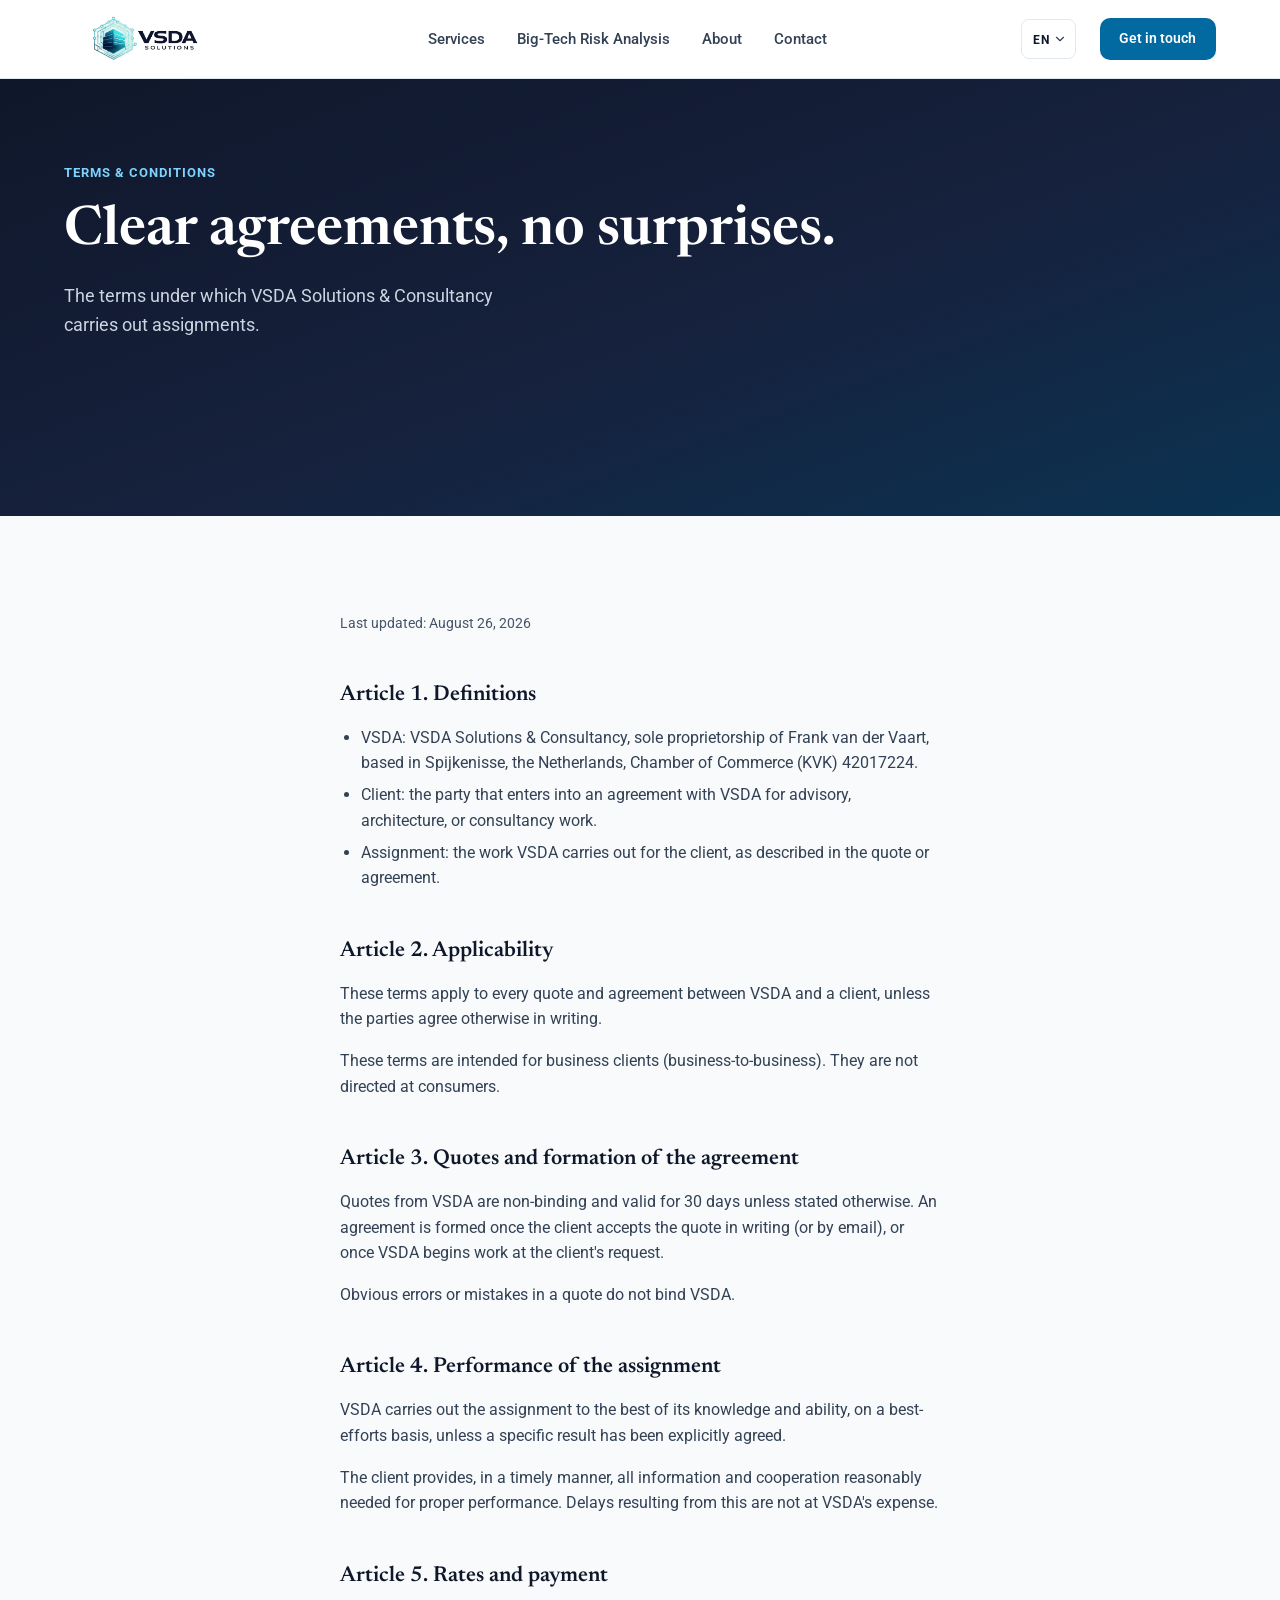
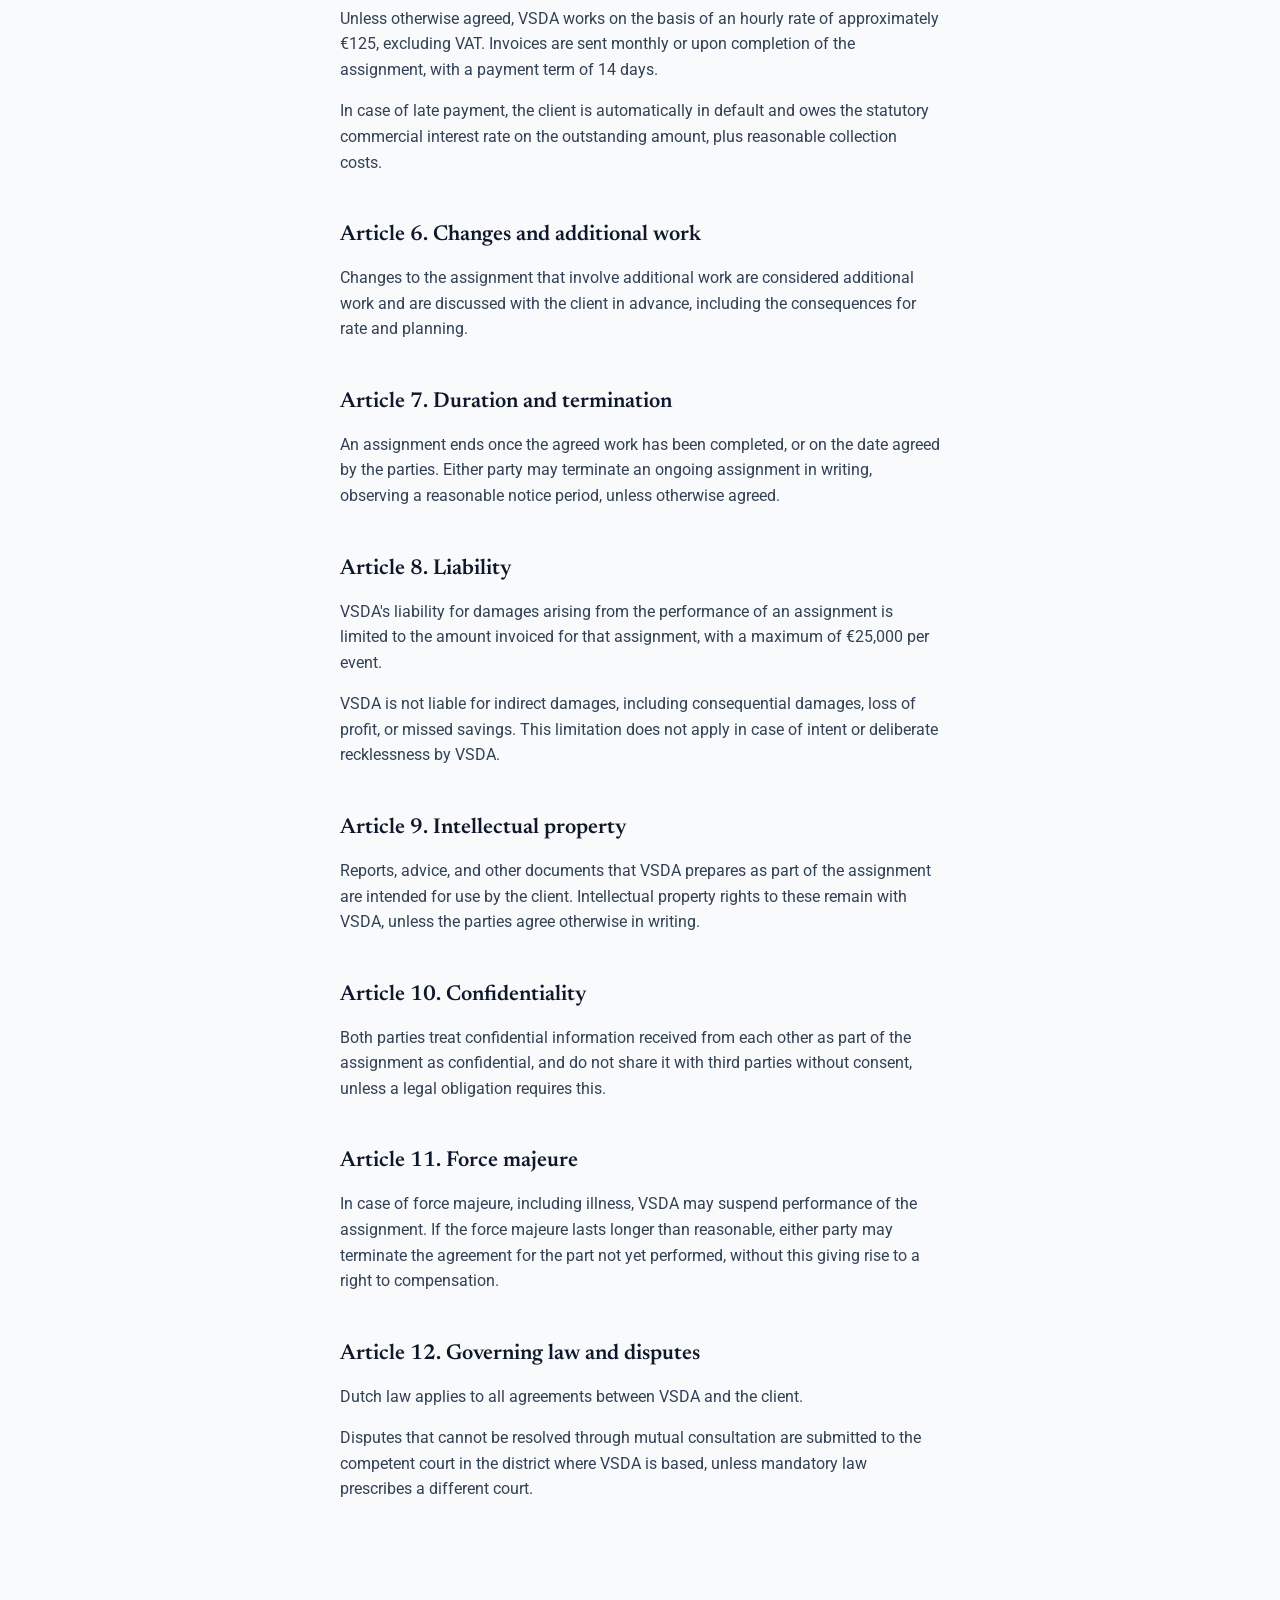
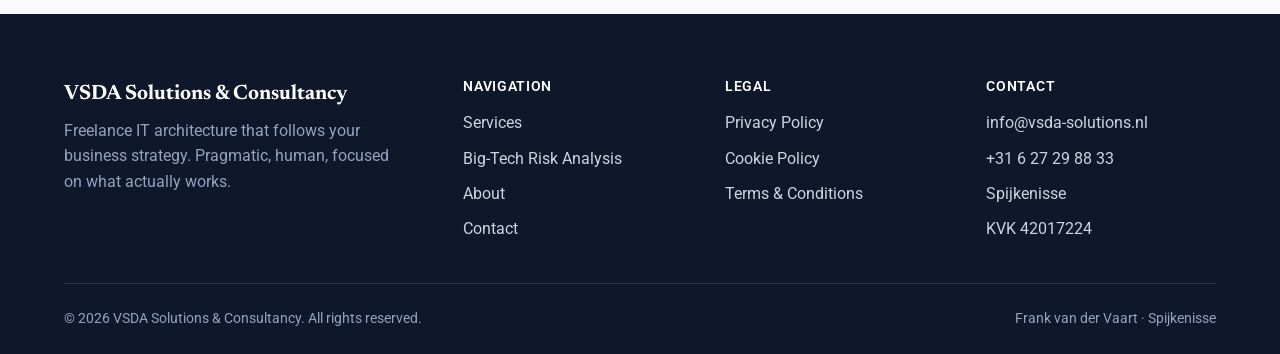
==== algemene-voorwaarden.html @ 6b1bd879 "Voeg privacyverklaring, cookiebeleid en algemene voorwaarden toe (AVG-compliance)" ====
<!DOCTYPE html>
<html lang="nl">
<head>
<meta charset="UTF-8">
<meta name="viewport" content="width=device-width, initial-scale=1.0">
<title>Algemene voorwaarden | VSDA Solutions &amp; Consultancy</title>
<meta name="description" content="Algemene voorwaarden van VSDA Solutions & Consultancy voor opdrachten op het gebied van IT-architectuur en consultancy.">
<link rel="icon" href="assets/images/logo.png">
<link rel="stylesheet" href="assets/css/style.css">
</head>
<body>
<a href="#main" class="skip-link" data-i18n="skip_link">Ga naar inhoud</a>

<header class="site-header">
  <div class="nav-wrap">
    <a href="index.html" class="brand"><img src="assets/images/logo.png" alt="VSDA Solutions &amp; Consultancy" width="200" height="54"></a>
    <ul class="nav-links">
      <li><a href="diensten.html" data-i18n="nav_services">Diensten</a></li>
      <li><a href="big-tech-risicoanalyse.html" data-i18n="nav_bigtech">Big-tech risicoanalyse</a></li>
      <li><a href="over-mij.html" data-i18n="nav_about">Over mij</a></li>
      <li><a href="contact.html" data-i18n="nav_contact">Contact</a></li>
    </ul>
    <div class="nav-actions">
      <select id="langSwitch" class="lang-switch" aria-label="Language" data-i18n-aria="lang_switch_label">
        <option value="nl">NL</option>
        <option value="en">EN</option>
      </select>
      <a href="contact.html" class="btn btn-primary" data-i18n="nav_cta">Kennismaken</a>
      <button class="nav-toggle" aria-expanded="false" data-i18n-aria="nav_toggle_aria">
        <svg viewBox="0 0 24 24" fill="none" stroke-width="2" stroke-linecap="round"><line x1="3" y1="6" x2="21" y2="6"/><line x1="3" y1="12" x2="21" y2="12"/><line x1="3" y1="18" x2="21" y2="18"/></svg>
      </button>
    </div>
  </div>
</header>

<main id="main">

  <section class="hero hero-page">
    <div class="container">
      <div>
        <span class="eyebrow" data-i18n="eyebrow">Algemene voorwaarden</span>
        <h1 data-i18n="h1">Duidelijke afspraken, geen verrassingen.</h1>
        <p class="lead" data-i18n="lead">De voorwaarden waaronder VSDA Solutions &amp; Consultancy opdrachten uitvoert.</p>
      </div>
    </div>
  </section>

  <section>
    <div class="container legal-content">
      <p class="legal-updated" data-i18n="updated">Laatst bijgewerkt: 26 augustus 2026</p>

      <h2 data-i18n="art1_h2">Artikel 1. Definities</h2>
      <ul>
        <li data-i18n="art1_li1">VSDA: VSDA Solutions &amp; Consultancy, eenmanszaak van Frank van der Vaart, gevestigd te Spijkenisse, KVK 42017224.</li>
        <li data-i18n="art1_li2">Opdrachtgever: de partij die met VSDA een overeenkomst aangaat voor advies-, architectuur- of consultancywerkzaamheden.</li>
        <li data-i18n="art1_li3">Opdracht: de werkzaamheden die VSDA voor de opdrachtgever verricht, zoals beschreven in de offerte of overeenkomst.</li>
      </ul>

      <h2 data-i18n="art2_h2">Artikel 2. Toepasselijkheid</h2>
      <p data-i18n="art2_p1">Deze voorwaarden gelden voor iedere offerte en overeenkomst tussen VSDA en een opdrachtgever, tenzij partijen schriftelijk iets anders afspreken.</p>
      <p data-i18n="art2_p2">Deze voorwaarden zijn bedoeld voor zakelijke opdrachtgevers (business-to-business). Ze richten zich niet tot consumenten.</p>

      <h2 data-i18n="art3_h2">Artikel 3. Offertes en totstandkoming</h2>
      <p data-i18n="art3_p1">Offertes van VSDA zijn vrijblijvend en 30 dagen geldig, tenzij anders vermeld. Een overeenkomst komt tot stand zodra de opdrachtgever de offerte schriftelijk (of per e-mail) heeft geaccepteerd, of zodra VSDA in opdracht van de opdrachtgever met de werkzaamheden is begonnen.</p>
      <p data-i18n="art3_p2">Kennelijke fouten of vergissingen in een offerte binden VSDA niet.</p>

      <h2 data-i18n="art4_h2">Artikel 4. Uitvoering van de opdracht</h2>
      <p data-i18n="art4_p1">VSDA voert de opdracht naar beste inzicht en vermogen uit, op basis van een inspanningsverplichting, tenzij uitdrukkelijk een resultaat is overeengekomen.</p>
      <p data-i18n="art4_p2">De opdrachtgever levert tijdig alle informatie en medewerking die redelijkerwijs nodig is voor een goede uitvoering. Vertraging die hierdoor ontstaat, komt niet voor rekening van VSDA.</p>

      <h2 data-i18n="art5_h2">Artikel 5. Tarieven en betaling</h2>
      <p data-i18n="art5_p1">Tenzij anders overeengekomen, werkt VSDA op basis van een uurtarief van circa &euro;125, exclusief btw. Facturen worden maandelijks of bij afronding van de opdracht gestuurd, met een betaaltermijn van 14 dagen.</p>
      <p data-i18n="art5_p2">Bij niet-tijdige betaling is de opdrachtgever van rechtswege in verzuim en is de wettelijke handelsrente verschuldigd over het openstaande bedrag, plus redelijke incassokosten.</p>

      <h2 data-i18n="art6_h2">Artikel 6. Wijziging en meerwerk</h2>
      <p data-i18n="art6_p">Wijzigingen in de opdracht die extra werk met zich meebrengen, worden als meerwerk beschouwd en vooraf met de opdrachtgever besproken, inclusief de gevolgen voor tarief en planning.</p>

      <h2 data-i18n="art7_h2">Artikel 7. Duur en beëindiging</h2>
      <p data-i18n="art7_p">Een opdracht eindigt zodra de overeengekomen werkzaamheden zijn afgerond, of op de datum die partijen zijn overeengekomen. Beide partijen kunnen een doorlopende opdracht schriftelijk opzeggen met inachtneming van een redelijke opzegtermijn, tenzij anders overeengekomen.</p>

      <h2 data-i18n="art8_h2">Artikel 8. Aansprakelijkheid</h2>
      <p data-i18n="art8_p1">De aansprakelijkheid van VSDA voor schade die voortvloeit uit de uitvoering van een opdracht is beperkt tot het bedrag dat voor die opdracht in rekening is gebracht, met een maximum van &euro;25.000 per gebeurtenis.</p>
      <p data-i18n="art8_p2">VSDA is niet aansprakelijk voor indirecte schade, waaronder gevolgschade, gederfde winst of gemiste besparingen. Deze beperking geldt niet bij opzet of bewuste roekeloosheid van VSDA.</p>

      <h2 data-i18n="art9_h2">Artikel 9. Intellectueel eigendom</h2>
      <p data-i18n="art9_p">Rapporten, adviezen en andere stukken die VSDA in het kader van de opdracht opstelt, zijn bestemd voor gebruik door de opdrachtgever. Het intellectueel eigendom hierop blijft bij VSDA, tenzij partijen schriftelijk anders overeenkomen.</p>

      <h2 data-i18n="art10_h2">Artikel 10. Geheimhouding</h2>
      <p data-i18n="art10_p">Beide partijen behandelen vertrouwelijke informatie die zij in het kader van de opdracht van elkaar ontvangen vertrouwelijk, en delen deze niet met derden zonder toestemming, tenzij een wettelijke verplichting hiertoe bestaat.</p>

      <h2 data-i18n="art11_h2">Artikel 11. Overmacht</h2>
      <p data-i18n="art11_p">Bij overmacht, waaronder ziekte, kan VSDA de uitvoering van de opdracht opschorten. Duurt de overmacht langer dan redelijk, dan kunnen beide partijen de overeenkomst ontbinden voor het nog niet uitgevoerde deel, zonder dat dit recht geeft op schadevergoeding.</p>

      <h2 data-i18n="art12_h2">Artikel 12. Toepasselijk recht en geschillen</h2>
      <p data-i18n="art12_p1">Op alle overeenkomsten tussen VSDA en de opdrachtgever is Nederlands recht van toepassing.</p>
      <p data-i18n="art12_p2">Geschillen die niet in onderling overleg kunnen worden opgelost, worden voorgelegd aan de bevoegde rechter in het arrondissement waar VSDA is gevestigd, tenzij dwingend recht een andere rechter voorschrijft.</p>
    </div>
  </section>

</main>

<footer class="site-footer">
  <div class="container">
    <div class="footer-grid">
      <div>
        <div class="footer-brand">VSDA Solutions &amp; Consultancy</div>
        <p class="footer-tag" data-i18n="footer_tagline">Freelance IT-architectuur die aansluit bij je bedrijfsstrategie. Pragmatisch, menselijk, gericht op wat werkt in de praktijk.</p>
      </div>
      <div class="footer-col">
        <h4 data-i18n="footer_nav_heading">Navigatie</h4>
        <ul>
          <li><a href="diensten.html" data-i18n="nav_services">Diensten</a></li>
          <li><a href="big-tech-risicoanalyse.html" data-i18n="nav_bigtech">Big-tech risicoanalyse</a></li>
          <li><a href="over-mij.html" data-i18n="nav_about">Over mij</a></li>
          <li><a href="contact.html" data-i18n="nav_contact">Contact</a></li>
        </ul>
      </div>
      <div class="footer-col">
        <h4 data-i18n="footer_legal_heading">Juridisch</h4>
        <ul>
          <li><a href="privacybeleid.html" data-i18n="footer_privacy">Privacyverklaring</a></li>
          <li><a href="cookiebeleid.html" data-i18n="footer_cookies">Cookiebeleid</a></li>
          <li><a href="algemene-voorwaarden.html" aria-current="page" data-i18n="footer_terms">Algemene voorwaarden</a></li>
        </ul>
      </div>
      <div class="footer-col">
        <h4 data-i18n="footer_contact_heading">Contact</h4>
        <ul>
          <li><a href="mailto:info@vsda-solutions.nl">info@vsda-solutions.nl</a></li>
          <li><a href="tel:+31627298833">+31 6 27 29 88 33</a></li>
          <li>Spijkenisse</li>
          <li>KVK 42017224</li>
        </ul>
      </div>
    </div>
    <div class="footer-bottom">
      <span data-i18n="footer_copyright">&copy; 2026 VSDA Solutions &amp; Consultancy. Alle rechten voorbehouden.</span>
      <span>Frank van der Vaart &middot; Spijkenisse</span>
    </div>
  </div>
</footer>

<script src="assets/js/nav.js"></script>
<script>
window.VSDA_TRANSLATIONS = {
  "nl": {
    "skip_link": "Ga naar inhoud",
    "lang_switch_label": "Taal",
    "nav_toggle_aria": "Menu openen",
    "nav_services": "Diensten",
    "nav_bigtech": "Big-tech risicoanalyse",
    "nav_about": "Over mij",
    "nav_contact": "Contact",
    "nav_cta": "Kennismaken",
    "eyebrow": "Algemene voorwaarden",
    "h1": "Duidelijke afspraken, geen verrassingen.",
    "lead": "De voorwaarden waaronder VSDA Solutions & Consultancy opdrachten uitvoert.",
    "updated": "Laatst bijgewerkt: 26 augustus 2026",
    "art1_h2": "Artikel 1. Definities",
    "art1_li1": "VSDA: VSDA Solutions & Consultancy, eenmanszaak van Frank van der Vaart, gevestigd te Spijkenisse, KVK 42017224.",
    "art1_li2": "Opdrachtgever: de partij die met VSDA een overeenkomst aangaat voor advies-, architectuur- of consultancywerkzaamheden.",
    "art1_li3": "Opdracht: de werkzaamheden die VSDA voor de opdrachtgever verricht, zoals beschreven in de offerte of overeenkomst.",
    "art2_h2": "Artikel 2. Toepasselijkheid",
    "art2_p1": "Deze voorwaarden gelden voor iedere offerte en overeenkomst tussen VSDA en een opdrachtgever, tenzij partijen schriftelijk iets anders afspreken.",
    "art2_p2": "Deze voorwaarden zijn bedoeld voor zakelijke opdrachtgevers (business-to-business). Ze richten zich niet tot consumenten.",
    "art3_h2": "Artikel 3. Offertes en totstandkoming",
    "art3_p1": "Offertes van VSDA zijn vrijblijvend en 30 dagen geldig, tenzij anders vermeld. Een overeenkomst komt tot stand zodra de opdrachtgever de offerte schriftelijk (of per e-mail) heeft geaccepteerd, of zodra VSDA in opdracht van de opdrachtgever met de werkzaamheden is begonnen.",
    "art3_p2": "Kennelijke fouten of vergissingen in een offerte binden VSDA niet.",
    "art4_h2": "Artikel 4. Uitvoering van de opdracht",
    "art4_p1": "VSDA voert de opdracht naar beste inzicht en vermogen uit, op basis van een inspanningsverplichting, tenzij uitdrukkelijk een resultaat is overeengekomen.",
    "art4_p2": "De opdrachtgever levert tijdig alle informatie en medewerking die redelijkerwijs nodig is voor een goede uitvoering. Vertraging die hierdoor ontstaat, komt niet voor rekening van VSDA.",
    "art5_h2": "Artikel 5. Tarieven en betaling",
    "art5_p1": "Tenzij anders overeengekomen, werkt VSDA op basis van een uurtarief van circa €125, exclusief btw. Facturen worden maandelijks of bij afronding van de opdracht gestuurd, met een betaaltermijn van 14 dagen.",
    "art5_p2": "Bij niet-tijdige betaling is de opdrachtgever van rechtswege in verzuim en is de wettelijke handelsrente verschuldigd over het openstaande bedrag, plus redelijke incassokosten.",
    "art6_h2": "Artikel 6. Wijziging en meerwerk",
    "art6_p": "Wijzigingen in de opdracht die extra werk met zich meebrengen, worden als meerwerk beschouwd en vooraf met de opdrachtgever besproken, inclusief de gevolgen voor tarief en planning.",
    "art7_h2": "Artikel 7. Duur en beëindiging",
    "art7_p": "Een opdracht eindigt zodra de overeengekomen werkzaamheden zijn afgerond, of op de datum die partijen zijn overeengekomen. Beide partijen kunnen een doorlopende opdracht schriftelijk opzeggen met inachtneming van een redelijke opzegtermijn, tenzij anders overeengekomen.",
    "art8_h2": "Artikel 8. Aansprakelijkheid",
    "art8_p1": "De aansprakelijkheid van VSDA voor schade die voortvloeit uit de uitvoering van een opdracht is beperkt tot het bedrag dat voor die opdracht in rekening is gebracht, met een maximum van €25.000 per gebeurtenis.",
    "art8_p2": "VSDA is niet aansprakelijk voor indirecte schade, waaronder gevolgschade, gederfde winst of gemiste besparingen. Deze beperking geldt niet bij opzet of bewuste roekeloosheid van VSDA.",
    "art9_h2": "Artikel 9. Intellectueel eigendom",
    "art9_p": "Rapporten, adviezen en andere stukken die VSDA in het kader van de opdracht opstelt, zijn bestemd voor gebruik door de opdrachtgever. Het intellectueel eigendom hierop blijft bij VSDA, tenzij partijen schriftelijk anders overeenkomen.",
    "art10_h2": "Artikel 10. Geheimhouding",
    "art10_p": "Beide partijen behandelen vertrouwelijke informatie die zij in het kader van de opdracht van elkaar ontvangen vertrouwelijk, en delen deze niet met derden zonder toestemming, tenzij een wettelijke verplichting hiertoe bestaat.",
    "art11_h2": "Artikel 11. Overmacht",
    "art11_p": "Bij overmacht, waaronder ziekte, kan VSDA de uitvoering van de opdracht opschorten. Duurt de overmacht langer dan redelijk, dan kunnen beide partijen de overeenkomst ontbinden voor het nog niet uitgevoerde deel, zonder dat dit recht geeft op schadevergoeding.",
    "art12_h2": "Artikel 12. Toepasselijk recht en geschillen",
    "art12_p1": "Op alle overeenkomsten tussen VSDA en de opdrachtgever is Nederlands recht van toepassing.",
    "art12_p2": "Geschillen die niet in onderling overleg kunnen worden opgelost, worden voorgelegd aan de bevoegde rechter in het arrondissement waar VSDA is gevestigd, tenzij dwingend recht een andere rechter voorschrijft.",
    "footer_tagline": "Freelance IT-architectuur die aansluit bij je bedrijfsstrategie. Pragmatisch, menselijk, gericht op wat werkt in de praktijk.",
    "footer_nav_heading": "Navigatie",
    "footer_legal_heading": "Juridisch",
    "footer_privacy": "Privacyverklaring",
    "footer_cookies": "Cookiebeleid",
    "footer_terms": "Algemene voorwaarden",
    "footer_contact_heading": "Contact",
    "footer_copyright": "© 2026 VSDA Solutions & Consultancy. Alle rechten voorbehouden.",
    "title": "Algemene voorwaarden | VSDA Solutions & Consultancy",
    "meta_description": "Algemene voorwaarden van VSDA Solutions & Consultancy voor opdrachten op het gebied van IT-architectuur en consultancy."
  },
  "en": {
    "skip_link": "Skip to content",
    "lang_switch_label": "Language",
    "nav_toggle_aria": "Open menu",
    "nav_services": "Services",
    "nav_bigtech": "Big-Tech Risk Analysis",
    "nav_about": "About",
    "nav_contact": "Contact",
    "nav_cta": "Get in touch",
    "eyebrow": "Terms & Conditions",
    "h1": "Clear agreements, no surprises.",
    "lead": "The terms under which VSDA Solutions & Consultancy carries out assignments.",
    "updated": "Last updated: August 26, 2026",
    "art1_h2": "Article 1. Definitions",
    "art1_li1": "VSDA: VSDA Solutions & Consultancy, sole proprietorship of Frank van der Vaart, based in Spijkenisse, the Netherlands, Chamber of Commerce (KVK) 42017224.",
    "art1_li2": "Client: the party that enters into an agreement with VSDA for advisory, architecture, or consultancy work.",
    "art1_li3": "Assignment: the work VSDA carries out for the client, as described in the quote or agreement.",
    "art2_h2": "Article 2. Applicability",
    "art2_p1": "These terms apply to every quote and agreement between VSDA and a client, unless the parties agree otherwise in writing.",
    "art2_p2": "These terms are intended for business clients (business-to-business). They are not directed at consumers.",
    "art3_h2": "Article 3. Quotes and formation of the agreement",
    "art3_p1": "Quotes from VSDA are non-binding and valid for 30 days unless stated otherwise. An agreement is formed once the client accepts the quote in writing (or by email), or once VSDA begins work at the client's request.",
    "art3_p2": "Obvious errors or mistakes in a quote do not bind VSDA.",
    "art4_h2": "Article 4. Performance of the assignment",
    "art4_p1": "VSDA carries out the assignment to the best of its knowledge and ability, on a best-efforts basis, unless a specific result has been explicitly agreed.",
    "art4_p2": "The client provides, in a timely manner, all information and cooperation reasonably needed for proper performance. Delays resulting from this are not at VSDA's expense.",
    "art5_h2": "Article 5. Rates and payment",
    "art5_p1": "Unless otherwise agreed, VSDA works on the basis of an hourly rate of approximately €125, excluding VAT. Invoices are sent monthly or upon completion of the assignment, with a payment term of 14 days.",
    "art5_p2": "In case of late payment, the client is automatically in default and owes the statutory commercial interest rate on the outstanding amount, plus reasonable collection costs.",
    "art6_h2": "Article 6. Changes and additional work",
    "art6_p": "Changes to the assignment that involve additional work are considered additional work and are discussed with the client in advance, including the consequences for rate and planning.",
    "art7_h2": "Article 7. Duration and termination",
    "art7_p": "An assignment ends once the agreed work has been completed, or on the date agreed by the parties. Either party may terminate an ongoing assignment in writing, observing a reasonable notice period, unless otherwise agreed.",
    "art8_h2": "Article 8. Liability",
    "art8_p1": "VSDA's liability for damages arising from the performance of an assignment is limited to the amount invoiced for that assignment, with a maximum of €25,000 per event.",
    "art8_p2": "VSDA is not liable for indirect damages, including consequential damages, loss of profit, or missed savings. This limitation does not apply in case of intent or deliberate recklessness by VSDA.",
    "art9_h2": "Article 9. Intellectual property",
    "art9_p": "Reports, advice, and other documents that VSDA prepares as part of the assignment are intended for use by the client. Intellectual property rights to these remain with VSDA, unless the parties agree otherwise in writing.",
    "art10_h2": "Article 10. Confidentiality",
    "art10_p": "Both parties treat confidential information received from each other as part of the assignment as confidential, and do not share it with third parties without consent, unless a legal obligation requires this.",
    "art11_h2": "Article 11. Force majeure",
    "art11_p": "In case of force majeure, including illness, VSDA may suspend performance of the assignment. If the force majeure lasts longer than reasonable, either party may terminate the agreement for the part not yet performed, without this giving rise to a right to compensation.",
    "art12_h2": "Article 12. Governing law and disputes",
    "art12_p1": "Dutch law applies to all agreements between VSDA and the client.",
    "art12_p2": "Disputes that cannot be resolved through mutual consultation are submitted to the competent court in the district where VSDA is based, unless mandatory law prescribes a different court.",
    "footer_tagline": "Freelance IT architecture that follows your business strategy. Pragmatic, human, focused on what actually works.",
    "footer_nav_heading": "Navigation",
    "footer_legal_heading": "Legal",
    "footer_privacy": "Privacy Policy",
    "footer_cookies": "Cookie Policy",
    "footer_terms": "Terms & Conditions",
    "footer_contact_heading": "Contact",
    "footer_copyright": "© 2026 VSDA Solutions & Consultancy. All rights reserved.",
    "title": "Terms & Conditions | VSDA Solutions & Consultancy",
    "meta_description": "Terms and conditions of VSDA Solutions & Consultancy for assignments in the field of IT architecture and consultancy."
  }
};
</script>
<script src="assets/js/reveal.js"></script>
<script src="assets/js/i18n.js"></script>
<script>initI18n(window.VSDA_TRANSLATIONS, 'vsdaLang');</script>
</body>
</html>
---- assets/css/style.css ----
/* VSDA Solutions & Consultancy — design tokens + basisstijl */

@import url('https://fonts.googleapis.com/css2?family=Newsreader:ital,wght@0,400;0,500;0,600;0,700;1,500&family=Roboto:wght@300;400;500;700&display=swap');

:root {
  --color-primary: #0F172A;
  --color-primary-rgb: 15, 23, 42;
  --color-secondary: #334155;
  --color-accent: #0369A1;
  --color-accent-hover: #075985;
  --color-background: #F8FAFC;
  --color-foreground: #0F172A;
  --color-card: #FFFFFF;
  --color-muted: #E8ECF1;
  --color-muted-foreground: #475569;
  --color-border: #E2E8F0;
  --color-on-primary: #FFFFFF;
  --color-on-accent: #FFFFFF;

  --font-heading: 'Newsreader', Georgia, 'Times New Roman', serif;
  --font-body: 'Roboto', -apple-system, BlinkMacSystemFont, 'Segoe UI', Arial, sans-serif;

  --space-1: 0.5rem;
  --space-2: 1rem;
  --space-3: 1.5rem;
  --space-4: 2rem;
  --space-5: 3rem;
  --space-6: 4rem;
  --space-7: 6rem;
  --space-8: 8rem;

  --radius: 10px;
  --radius-lg: 16px;
  --shadow-sm: 0 1px 2px rgba(15, 23, 42, 0.06);
  --shadow-md: 0 4px 16px rgba(15, 23, 42, 0.08);
  --shadow-lg: 0 12px 32px rgba(15, 23, 42, 0.12);

  --max-width: 1200px;
}

@media (prefers-color-scheme: dark) {
  :root:not([data-theme="light"]) {
    --color-background: #0B1220;
    --color-foreground: #E8ECF1;
    --color-card: #131B2C;
    --color-muted: #1B2537;
    --color-muted-foreground: #9AA7BD;
    --color-border: #263248;
    --color-accent: #38BDF8;
    --color-accent-hover: #7DD3FC;
    --color-on-accent: #0B1220;
  }
}

* { box-sizing: border-box; }
html { scroll-behavior: smooth; }

@media (prefers-reduced-motion: reduce) {
  html { scroll-behavior: auto; }
  *, *::before, *::after {
    animation-duration: 0.001ms !important;
    animation-iteration-count: 1 !important;
    transition-duration: 0.001ms !important;
    scroll-behavior: auto !important;
  }
}

body {
  margin: 0;
  font-family: var(--font-body);
  font-size: 16px;
  line-height: 1.6;
  color: var(--color-foreground);
  background: var(--color-background);
  -webkit-font-smoothing: antialiased;
}

h1, h2, h3, h4 {
  font-family: var(--font-heading);
  font-weight: 600;
  line-height: 1.2;
  margin: 0 0 var(--space-2);
  color: var(--color-primary);
}

@media (prefers-color-scheme: dark) {
  :root:not([data-theme="light"]) h1,
  :root:not([data-theme="light"]) h2,
  :root:not([data-theme="light"]) h3,
  :root:not([data-theme="light"]) h4 {
    color: var(--color-foreground);
  }
}

h1 { font-size: clamp(2.1rem, 4.5vw, 3.4rem); font-weight: 600; }
h2 { font-size: clamp(1.6rem, 3vw, 2.3rem); }
h3 { font-size: 1.25rem; }

p { margin: 0 0 var(--space-2); color: var(--color-secondary); }

@media (prefers-color-scheme: dark) {
  :root:not([data-theme="light"]) p { color: var(--color-muted-foreground); }
}

a { color: var(--color-accent); }
a:focus-visible, button:focus-visible, input:focus-visible, textarea:focus-visible {
  outline: 3px solid var(--color-accent);
  outline-offset: 2px;
}

img { max-width: 100%; display: block; }

.container {
  max-width: var(--max-width);
  margin: 0 auto;
  padding: 0 var(--space-3);
}

/* Skip link */
.skip-link {
  position: absolute;
  left: -9999px;
  top: 0;
  background: var(--color-accent);
  color: var(--color-on-accent);
  padding: var(--space-1) var(--space-2);
  z-index: 1000;
  border-radius: 0 0 var(--radius) 0;
}
.skip-link:focus { left: 0; }

/* Header / nav */
.site-header {
  position: sticky;
  top: 0;
  z-index: 100;
  background: var(--color-card);
  border-bottom: 1px solid var(--color-border);
}

.nav-wrap {
  display: flex;
  align-items: center;
  justify-content: space-between;
  padding: var(--space-2) var(--space-3);
  max-width: var(--max-width);
  margin: 0 auto;
  gap: var(--space-3);
}

.brand {
  display: flex;
  align-items: center;
  text-decoration: none;
}
.brand img { height: 46px; width: auto; }

.nav-links {
  display: flex;
  align-items: center;
  gap: var(--space-4);
  list-style: none;
  margin: 0;
  padding: 0;
}
.nav-links a {
  text-decoration: none;
  color: var(--color-secondary);
  font-weight: 500;
  font-size: 0.95rem;
  padding: var(--space-1) 0;
  border-bottom: 2px solid transparent;
}
.nav-links a:hover, .nav-links a[aria-current="page"] {
  color: var(--color-primary);
  border-bottom-color: var(--color-accent);
}

.nav-actions { display: flex; align-items: center; gap: var(--space-3); }

.lang-switch {
  height: 40px;
  padding: 0 1.6rem 0 0.7rem;
  border: 1px solid var(--color-border);
  border-radius: 8px;
  background: var(--color-card);
  color: var(--color-primary);
  font-family: var(--font-body);
  font-size: 0.78rem;
  font-weight: 700;
  letter-spacing: 0.03em;
  text-transform: uppercase;
  cursor: pointer;
  appearance: none;
  -webkit-appearance: none;
  background-image: url("data:image/svg+xml,%3Csvg xmlns='http://www.w3.org/2000/svg' viewBox='0 0 24 24' fill='none' stroke='%23334155' stroke-width='2' stroke-linecap='round' stroke-linejoin='round'%3E%3Cpolyline points='6 9 12 15 18 9'/%3E%3C/svg%3E");
  background-repeat: no-repeat;
  background-position: right 0.5rem center;
  background-size: 14px;
}
.lang-switch:hover { border-color: var(--color-accent); }

/* De header blijft altijd licht, ook in dark mode: het logo-beeld zelf heeft
   donkere tekst die alleen op een lichte achtergrond leesbaar is. */
@media (prefers-color-scheme: dark) {
  :root:not([data-theme="light"]) .site-header {
    background: #FFFFFF;
    border-bottom-color: #E2E8F0;
  }
  :root:not([data-theme="light"]) .nav-links a { color: #334155; }
  :root:not([data-theme="light"]) .nav-links a:hover,
  :root:not([data-theme="light"]) .nav-links a[aria-current="page"] {
    color: #0F172A;
  }
  :root:not([data-theme="light"]) .lang-switch {
    color: #0F172A;
    background: #FFFFFF;
    border-color: #E2E8F0;
  }
  :root:not([data-theme="light"]) .nav-toggle {
    background: #FFFFFF;
    border-color: #E2E8F0;
  }
  :root:not([data-theme="light"]) .nav-toggle svg { stroke: #0F172A; }
  :root:not([data-theme="light"]) .nav-wrap.open .nav-links {
    background: #FFFFFF;
    border-bottom-color: #E2E8F0;
  }
}

.nav-actions .btn-primary {
  padding: 0.5rem 1.1rem;
  font-size: 0.85rem;
  min-height: 38px;
}

.nav-toggle {
  display: none;
  background: none;
  border: 1px solid var(--color-border);
  border-radius: 8px;
  padding: 0.5rem;
  min-width: 44px;
  min-height: 44px;
  cursor: pointer;
}
.nav-toggle svg { display: block; width: 22px; height: 22px; stroke: var(--color-primary); }

/* Buttons */
.btn {
  display: inline-flex;
  align-items: center;
  justify-content: center;
  gap: 0.5rem;
  padding: 0.85rem 1.5rem;
  border-radius: var(--radius);
  font-weight: 600;
  font-size: 0.98rem;
  text-decoration: none;
  cursor: pointer;
  border: 2px solid transparent;
  transition: background-color 200ms ease, border-color 200ms ease, color 200ms ease, transform 150ms ease;
  min-height: 44px;
}
.btn:hover { transform: translateY(-1px); }
.btn-primary {
  background: var(--color-accent);
  color: var(--color-on-accent);
}
.btn-primary:hover { background: var(--color-accent-hover); }
.btn-outline {
  background: transparent;
  border-color: var(--color-border);
  color: var(--color-primary);
}
.btn-outline:hover { border-color: var(--color-accent); color: var(--color-accent); }
@media (prefers-color-scheme: dark) {
  :root:not([data-theme="light"]) .btn-outline { color: var(--color-foreground); }
}
.btn-on-dark {
  /* Altijd wit-op-donker, ongeacht licht/donker modus: deze knop leeft alleen
     binnen de altijd-donkere hero/cta-band, niet op de gewone paginatint. */
  background: #FFFFFF;
  color: #0F172A;
}
.btn-on-dark:hover { background: #DCEAFE; }
.btn-outline-on-dark {
  background: transparent;
  border-color: rgba(255,255,255,0.4);
  color: #fff;
}
.btn-outline-on-dark:hover { border-color: #fff; }

/* Hero */
.hero {
  padding: 0;
  background: linear-gradient(160deg, var(--color-primary) 0%, #16213D 55%, #0B3352 100%);
  color: #fff;
  position: relative;
  overflow: hidden;
}
.hero .container {
  padding-top: var(--space-5);
  padding-bottom: var(--space-7);
  display: grid;
  grid-template-columns: 1.1fr 0.9fr;
  gap: var(--space-5);
  align-items: center;
  position: relative;
  z-index: 1;
}
.hero-page {
  padding-top: var(--space-4);
  padding-bottom: var(--space-6);
}
.hero-page .container { grid-template-columns: 1fr; text-align: left; }
.hero h1 { color: #fff; }
.eyebrow {
  display: inline-block;
  font-family: var(--font-body);
  font-weight: 700;
  font-size: 0.8rem;
  letter-spacing: 0.08em;
  text-transform: uppercase;
  color: #7DD3FC;
  margin-bottom: var(--space-2);
}
.hero p.lead {
  color: #CBD5E1;
  font-size: 1.15rem;
  max-width: 46ch;
}
.hero-actions {
  display: flex;
  gap: var(--space-2);
  flex-wrap: wrap;
  margin-top: var(--space-3);
}
.hero-art { position: relative; }
.hero-art svg { width: 100%; height: auto; max-width: 380px; }

/* Sections */
section { padding: var(--space-7) 0; }
.section-tight { padding: var(--space-6) 0; }
.section-alt { background: var(--color-card); border-top: 1px solid var(--color-border); border-bottom: 1px solid var(--color-border); }
.section-head { max-width: 62ch; margin: 0 0 var(--space-5); }
.section-head.center { margin-left: auto; margin-right: auto; text-align: center; }

/* Stats / proof */
.stats {
  display: grid;
  grid-template-columns: repeat(4, 1fr);
  gap: var(--space-4);
}
.stat-num {
  font-family: var(--font-heading);
  font-size: clamp(1.8rem, 3vw, 2.6rem);
  font-weight: 700;
  color: var(--color-primary);
  display: block;
}
@media (prefers-color-scheme: dark) {
  :root:not([data-theme="light"]) .stat-num { color: var(--color-foreground); }
}
.stat-label { color: var(--color-muted-foreground); font-size: 0.92rem; }

/* Cards / grid */
.grid {
  display: grid;
  gap: var(--space-3);
}
.grid-3 { grid-template-columns: repeat(3, 1fr); }
.grid-2 { grid-template-columns: repeat(2, 1fr); }

.card {
  background: var(--color-card);
  border: 1px solid var(--color-border);
  border-radius: var(--radius-lg);
  padding: var(--space-4);
  box-shadow: var(--shadow-sm);
  transition: box-shadow 200ms ease, transform 200ms ease;
}
.card:hover { box-shadow: var(--shadow-md); transform: translateY(-2px); }
.card .icon {
  width: 44px;
  height: 44px;
  border-radius: 10px;
  background: rgba(3, 105, 161, 0.1);
  display: flex;
  align-items: center;
  justify-content: center;
  margin-bottom: var(--space-2);
}
.card .icon svg { width: 24px; height: 24px; stroke: var(--color-accent); }
.card h3 { margin-bottom: 0.4rem; }
.card p { margin-bottom: 0.5rem; }
.card a.card-link { font-weight: 600; font-size: 0.92rem; text-decoration: none; display: inline-flex; align-items: center; gap: 0.3rem; }

/* Quote / testimonial-ish */
.pullquote {
  font-family: var(--font-heading);
  font-size: 1.4rem;
  font-style: italic;
  color: var(--color-primary);
  border-left: 4px solid var(--color-accent);
  padding-left: var(--space-3);
  margin: var(--space-4) 0;
}
@media (prefers-color-scheme: dark) {
  :root:not([data-theme="light"]) .pullquote { color: var(--color-foreground); }
}

/* Bio layout */
.bio-layout {
  display: grid;
  grid-template-columns: 300px 1fr;
  gap: var(--space-5);
  align-items: start;
}
.bio-photo img {
  border-radius: var(--radius-lg);
  box-shadow: var(--shadow-md);
  width: 100%;
}
.bio-card {
  background: var(--color-card);
  border: 1px solid var(--color-border);
  border-radius: var(--radius-lg);
  padding: var(--space-3);
  margin-top: var(--space-3);
}
.bio-card dl { margin: 0; }
.bio-card dt { font-weight: 700; font-size: 0.85rem; color: var(--color-muted-foreground); margin-top: var(--space-2); }
.bio-card dt:first-child { margin-top: 0; }
.bio-card dd { margin: 0 0 0.2rem; }

/* Timeline */
.timeline { border-left: 2px solid var(--color-border); padding-left: var(--space-3); }
.timeline-item { margin-bottom: var(--space-4); position: relative; }
.timeline-item::before {
  content: '';
  position: absolute;
  left: calc(-1 * var(--space-3) - 6px);
  top: 6px;
  width: 12px;
  height: 12px;
  border-radius: 50%;
  background: var(--color-accent);
  border: 2px solid var(--color-background);
}
.timeline-period { font-weight: 700; color: var(--color-muted-foreground); font-size: 0.85rem; text-transform: uppercase; letter-spacing: 0.03em; }
.timeline-item h3 { margin: 0.2rem 0 0.1rem; }
.timeline-item .role-org { color: var(--color-muted-foreground); font-size: 0.92rem; margin-bottom: 0.4rem; }

/* Tag list */
.tag-list { display: flex; flex-wrap: wrap; gap: 0.5rem; list-style: none; padding: 0; margin: 0; }
.tag-list li {
  background: var(--color-muted);
  color: var(--color-secondary);
  padding: 0.35rem 0.8rem;
  border-radius: 999px;
  font-size: 0.85rem;
  font-weight: 500;
}

/* CTA band */
.cta-band {
  background: var(--color-primary);
  color: #fff;
  border-radius: var(--radius-lg);
  padding: var(--space-5);
  display: flex;
  align-items: center;
  justify-content: space-between;
  gap: var(--space-3);
  flex-wrap: wrap;
}
.cta-band h2 { color: #fff; margin-bottom: 0.3rem; }
.cta-band p { color: #CBD5E1; margin-bottom: 0; }

/* Contact */
.contact-grid {
  display: grid;
  grid-template-columns: 1fr 1fr;
  gap: var(--space-5);
}
.contact-card {
  background: var(--color-card);
  border: 1px solid var(--color-border);
  border-radius: var(--radius-lg);
  padding: var(--space-4);
}
.contact-row {
  display: flex;
  align-items: flex-start;
  gap: var(--space-2);
  padding: var(--space-2) 0;
  border-bottom: 1px solid var(--color-border);
}
.contact-row:last-child { border-bottom: none; }
.contact-row .icon {
  width: 40px; height: 40px; flex-shrink: 0;
  border-radius: 10px;
  background: rgba(3, 105, 161, 0.1);
  display: flex; align-items: center; justify-content: center;
}
.contact-row .icon svg { width: 20px; height: 20px; stroke: var(--color-accent); }
.contact-row a { color: var(--color-primary); font-weight: 600; text-decoration: none; }
.contact-row a:hover { color: var(--color-accent); }
@media (prefers-color-scheme: dark) {
  :root:not([data-theme="light"]) .contact-row a { color: var(--color-foreground); }
}
.contact-row .label { display: block; font-size: 0.8rem; color: var(--color-muted-foreground); text-transform: uppercase; letter-spacing: 0.04em; }

/* Footer */
.site-footer {
  background: var(--color-primary);
  color: #CBD5E1;
  padding: var(--space-6) 0 var(--space-3);
}
.footer-grid {
  display: grid;
  grid-template-columns: 1.6fr 1fr 1fr 1fr;
  gap: var(--space-4);
  padding-bottom: var(--space-4);
  border-bottom: 1px solid rgba(255,255,255,0.12);
}
.footer-brand { font-family: var(--font-heading); font-size: 1.3rem; font-weight: 700; color: #fff; }
.footer-tag { color: #93A3BE; margin-top: 0.4rem; max-width: 38ch; }
.footer-col h4 { color: #fff; font-family: var(--font-body); font-size: 0.85rem; text-transform: uppercase; letter-spacing: 0.05em; margin-bottom: var(--space-2); }
.footer-col ul { list-style: none; margin: 0; padding: 0; }
.footer-col li { margin-bottom: 0.6rem; }
.footer-col a { color: #CBD5E1; text-decoration: none; }
.footer-col a:hover { color: #fff; }
.footer-bottom {
  padding-top: var(--space-3);
  display: flex;
  justify-content: space-between;
  flex-wrap: wrap;
  gap: var(--space-2);
  font-size: 0.85rem;
  color: #93A3BE;
}

/* Utility */
.mt-0 { margin-top: 0; }
.text-center { text-align: center; }
.visually-hidden {
  position: absolute; width: 1px; height: 1px;
  padding: 0; margin: -1px; overflow: hidden;
  clip: rect(0,0,0,0); white-space: nowrap; border: 0;
}

/* Responsive */
@media (max-width: 960px) {
  .hero .container { grid-template-columns: 1fr; }
  .hero-art { display: none; }
  .grid-3 { grid-template-columns: repeat(2, 1fr); }
  .stats { grid-template-columns: repeat(2, 1fr); }
  .bio-layout { grid-template-columns: 1fr; }
  .bio-photo { max-width: 260px; }
  .footer-grid { grid-template-columns: 1fr 1fr; }
  .contact-grid { grid-template-columns: 1fr; }
}

@media (max-width: 680px) {
  .nav-links, .nav-actions .lang-switch { display: none; }
  .nav-toggle { display: inline-flex; align-items: center; justify-content: center; }
  .nav-wrap.open .nav-links {
    display: flex;
    position: absolute;
    top: 100%;
    left: 0;
    right: 0;
    background: var(--color-card);
    border-bottom: 1px solid var(--color-border);
    flex-direction: column;
    align-items: flex-start;
    padding: var(--space-2) var(--space-3) var(--space-3);
    gap: var(--space-2);
  }
  .nav-wrap.open .nav-actions .lang-switch { display: inline-flex; }
  .nav-wrap.open .nav-actions > .btn { display: none; }
  .grid-2, .grid-3 { grid-template-columns: 1fr; }
  .stats { grid-template-columns: repeat(2, 1fr); }
  .footer-grid { grid-template-columns: 1fr; }
  .cta-band { flex-direction: column; align-items: flex-start; }
}

/* Media + tekst secties (foto naast content) */
.media-layout {
  display: grid;
  grid-template-columns: 1fr 1fr;
  gap: var(--space-5);
  align-items: center;
}
.media-layout.media-right { grid-template-columns: 1fr 1fr; }
.media-layout .media-figure img {
  border-radius: var(--radius-lg);
  box-shadow: var(--shadow-md);
  width: 100%;
}
.media-figure { margin: 0; }
.banner-figure {
  margin: 0 0 var(--space-5);
  border-radius: var(--radius-lg);
  overflow: hidden;
  box-shadow: var(--shadow-md);
}
.banner-figure img { width: 100%; display: block; }

@media (max-width: 960px) {
  .media-layout { grid-template-columns: 1fr; }
  .media-layout .media-figure { order: 2; }
  .media-layout .media-text { order: 1; }
}

/* Scroll-reveal (licht, vanilla JS via IntersectionObserver, zie assets/js/reveal.js) */
.reveal {
  opacity: 0;
  transform: translateY(28px);
  transition: opacity 700ms ease, transform 700ms ease;
  transition-delay: var(--reveal-delay, 0ms);
}
.reveal.reveal-left { transform: translateX(-32px); }
.reveal.reveal-right { transform: translateX(32px); }
.reveal.reveal-zoom { transform: scale(0.94); }
.reveal.is-visible {
  opacity: 1;
  transform: none;
}

@media (prefers-reduced-motion: reduce) {
  .reveal, .reveal.reveal-left, .reveal.reveal-right, .reveal.reveal-zoom {
    opacity: 1;
    transform: none;
    transition: none;
  }
}

/* Juridische pagina's: leesbare lopende tekst */
.legal-content {
  max-width: 72ch;
}
.legal-content h2 {
  margin-top: var(--space-5);
  font-size: 1.35rem;
}
.legal-content h2:first-child { margin-top: 0; }
.legal-content p { margin-bottom: var(--space-2); }
.legal-content ul, .legal-content ol {
  color: var(--color-secondary);
  margin: 0 0 var(--space-2);
  padding-left: 1.3rem;
}
.legal-content li { margin-bottom: 0.4rem; }
.legal-content .legal-updated {
  color: var(--color-muted-foreground);
  font-size: 0.9rem;
  margin-bottom: var(--space-4);
}
@media (prefers-color-scheme: dark) {
  :root:not([data-theme="light"]) .legal-content ul,
  :root:not([data-theme="light"]) .legal-content ol {
    color: var(--color-muted-foreground);
  }
}
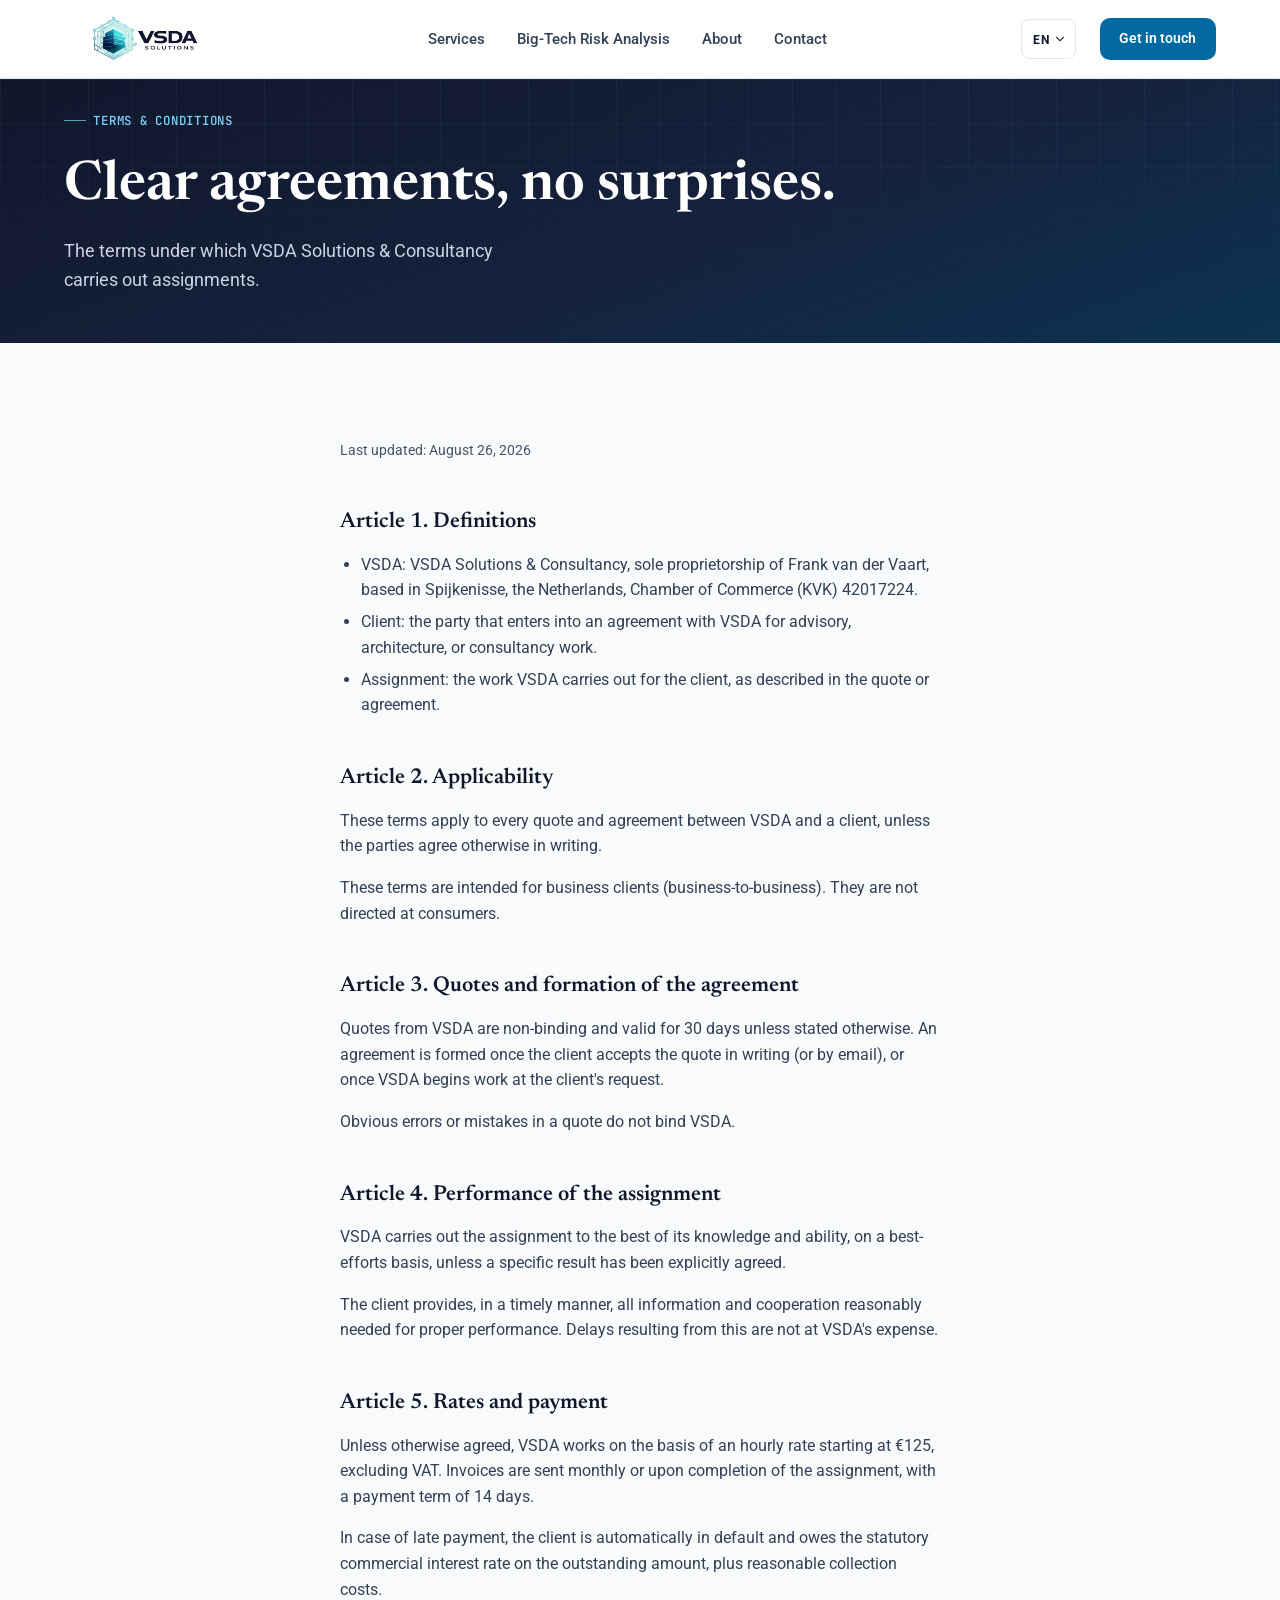
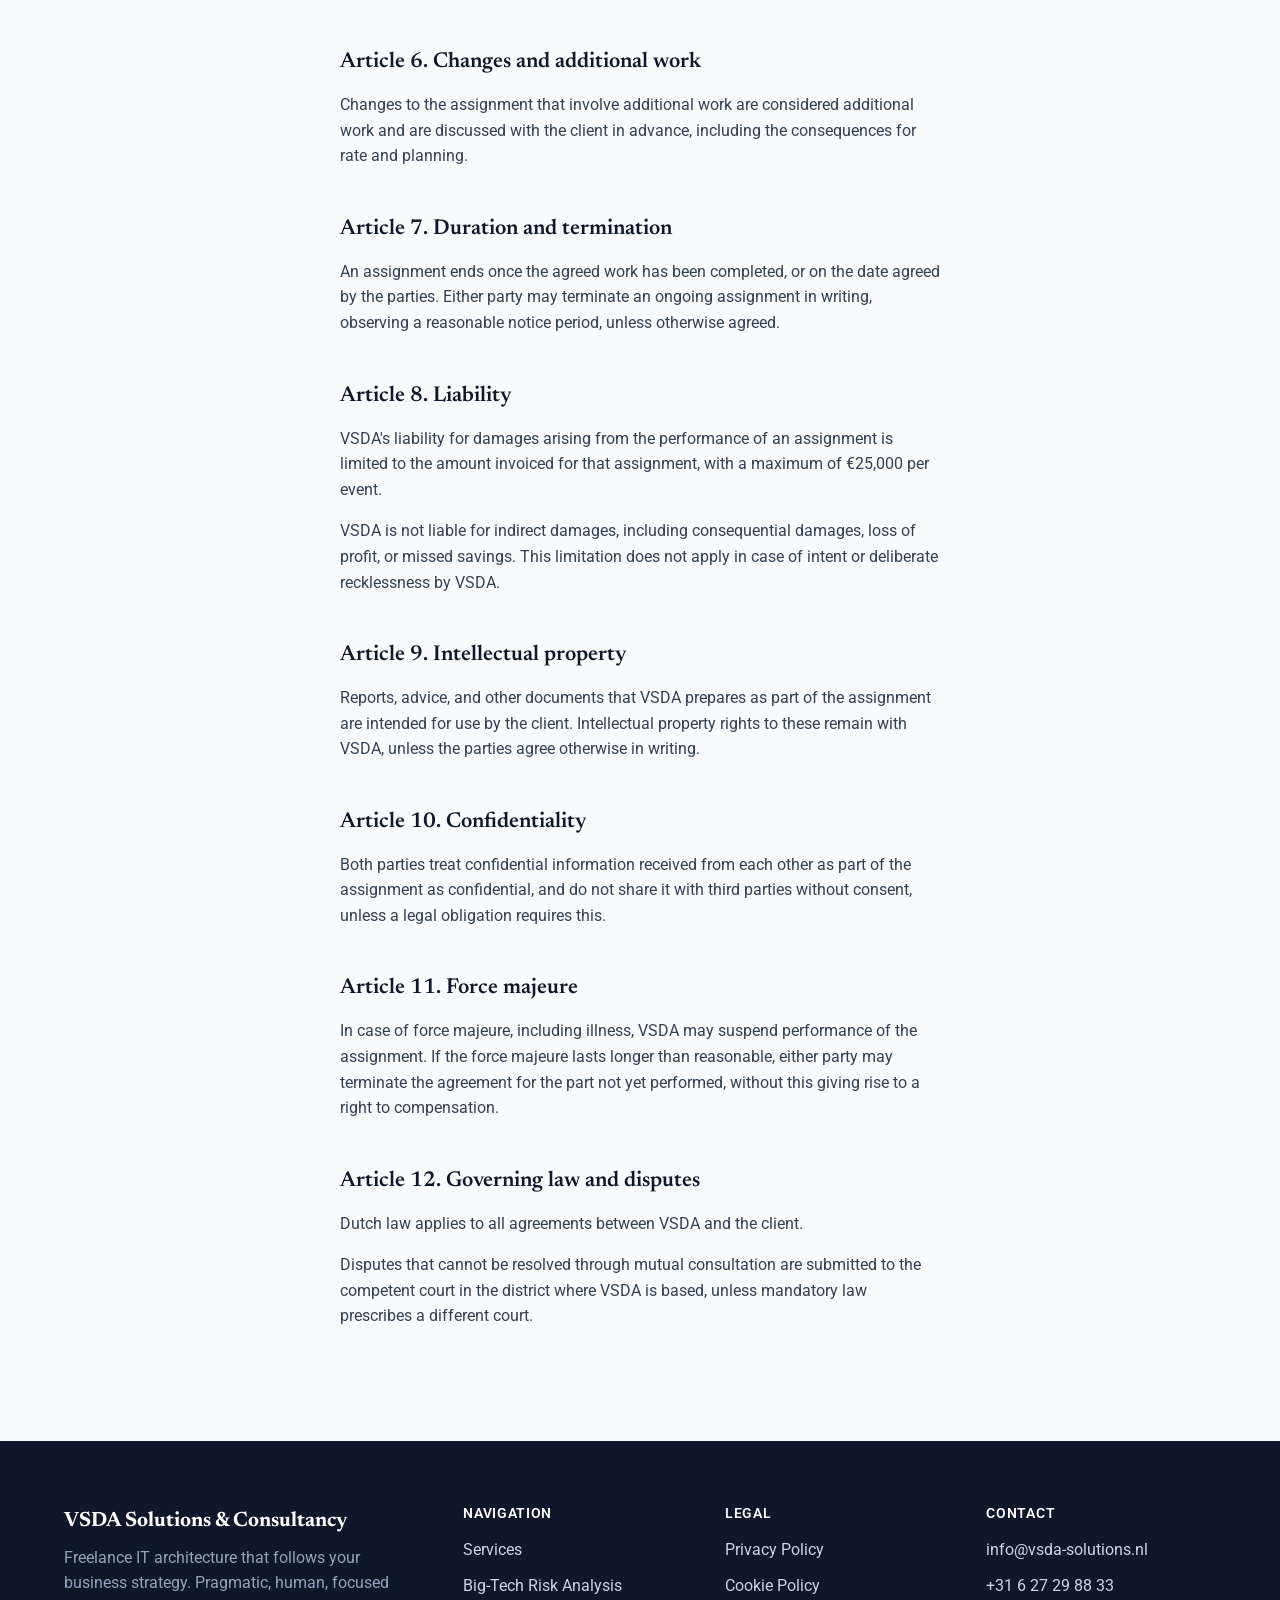
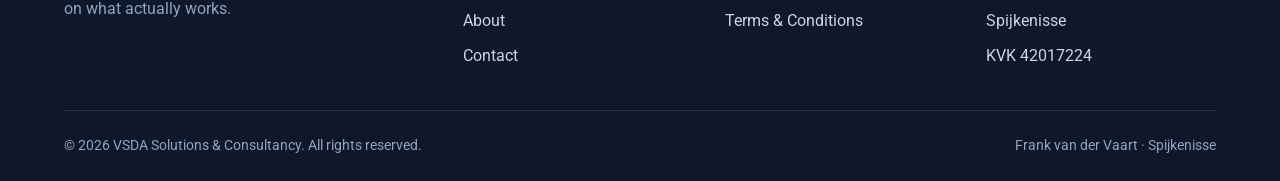
==== commit 7ec42396: "Tarief: 'circa 125 euro' naar 'vanaf 125 euro' op diensten- en voorwaardenpagina (NL+EN)" ====
--- a/algemene-voorwaarden.html
+++ b/algemene-voorwaarden.html
@@ -69,7 +69,7 @@
       <p data-i18n="art4_p2">De opdrachtgever levert tijdig alle informatie en medewerking die redelijkerwijs nodig is voor een goede uitvoering. Vertraging die hierdoor ontstaat, komt niet voor rekening van VSDA.</p>
 
       <h2 data-i18n="art5_h2">Artikel 5. Tarieven en betaling</h2>
-      <p data-i18n="art5_p1">Tenzij anders overeengekomen, werkt VSDA op basis van een uurtarief van circa &euro;125, exclusief btw. Facturen worden maandelijks of bij afronding van de opdracht gestuurd, met een betaaltermijn van 14 dagen.</p>
+      <p data-i18n="art5_p1">Tenzij anders overeengekomen, werkt VSDA op basis van een uurtarief vanaf &euro;125, exclusief btw. Facturen worden maandelijks of bij afronding van de opdracht gestuurd, met een betaaltermijn van 14 dagen.</p>
       <p data-i18n="art5_p2">Bij niet-tijdige betaling is de opdrachtgever van rechtswege in verzuim en is de wettelijke handelsrente verschuldigd over het openstaande bedrag, plus redelijke incassokosten.</p>
 
       <h2 data-i18n="art6_h2">Artikel 6. Wijziging en meerwerk</h2>
@@ -170,7 +170,7 @@
     "art4_p1": "VSDA voert de opdracht naar beste inzicht en vermogen uit, op basis van een inspanningsverplichting, tenzij uitdrukkelijk een resultaat is overeengekomen.",
     "art4_p2": "De opdrachtgever levert tijdig alle informatie en medewerking die redelijkerwijs nodig is voor een goede uitvoering. Vertraging die hierdoor ontstaat, komt niet voor rekening van VSDA.",
     "art5_h2": "Artikel 5. Tarieven en betaling",
-    "art5_p1": "Tenzij anders overeengekomen, werkt VSDA op basis van een uurtarief van circa €125, exclusief btw. Facturen worden maandelijks of bij afronding van de opdracht gestuurd, met een betaaltermijn van 14 dagen.",
+    "art5_p1": "Tenzij anders overeengekomen, werkt VSDA op basis van een uurtarief vanaf €125, exclusief btw. Facturen worden maandelijks of bij afronding van de opdracht gestuurd, met een betaaltermijn van 14 dagen.",
     "art5_p2": "Bij niet-tijdige betaling is de opdrachtgever van rechtswege in verzuim en is de wettelijke handelsrente verschuldigd over het openstaande bedrag, plus redelijke incassokosten.",
     "art6_h2": "Artikel 6. Wijziging en meerwerk",
     "art6_p": "Wijzigingen in de opdracht die extra werk met zich meebrengen, worden als meerwerk beschouwd en vooraf met de opdrachtgever besproken, inclusief de gevolgen voor tarief en planning.",
@@ -226,7 +226,7 @@
     "art4_p1": "VSDA carries out the assignment to the best of its knowledge and ability, on a best-efforts basis, unless a specific result has been explicitly agreed.",
     "art4_p2": "The client provides, in a timely manner, all information and cooperation reasonably needed for proper performance. Delays resulting from this are not at VSDA's expense.",
     "art5_h2": "Article 5. Rates and payment",
-    "art5_p1": "Unless otherwise agreed, VSDA works on the basis of an hourly rate of approximately €125, excluding VAT. Invoices are sent monthly or upon completion of the assignment, with a payment term of 14 days.",
+    "art5_p1": "Unless otherwise agreed, VSDA works on the basis of an hourly rate starting at €125, excluding VAT. Invoices are sent monthly or upon completion of the assignment, with a payment term of 14 days.",
     "art5_p2": "In case of late payment, the client is automatically in default and owes the statutory commercial interest rate on the outstanding amount, plus reasonable collection costs.",
     "art6_h2": "Article 6. Changes and additional work",
     "art6_p": "Changes to the assignment that involve additional work are considered additional work and are discussed with the client in advance, including the consequences for rate and planning.",
--- a/assets/css/style.css
+++ b/assets/css/style.css
@@ -1,6 +1,6 @@
-/* VSDA Solutions & Consultancy — design tokens + basisstijl */
-
-@import url('https://fonts.googleapis.com/css2?family=Newsreader:ital,wght@0,400;0,500;0,600;0,700;1,500&family=Roboto:wght@300;400;500;700&display=swap');
+/* VSDA Solutions & Consultancy: design tokens + basisstijl */
+
+@import url('https://fonts.googleapis.com/css2?family=Newsreader:ital,wght@0,400;0,500;0,600;0,700;1,500&family=Roboto:wght@300;400;500;700&family=JetBrains+Mono:wght@400;500;600&display=swap');
 
 :root {
   --color-primary: #0F172A;
@@ -8,6 +8,8 @@
   --color-secondary: #334155;
   --color-accent: #0369A1;
   --color-accent-hover: #075985;
+  --color-copper: #B5652D;
+  --color-copper-rgb: 181, 101, 45;
   --color-background: #F8FAFC;
   --color-foreground: #0F172A;
   --color-card: #FFFFFF;
@@ -19,6 +21,7 @@
 
   --font-heading: 'Newsreader', Georgia, 'Times New Roman', serif;
   --font-body: 'Roboto', -apple-system, BlinkMacSystemFont, 'Segoe UI', Arial, sans-serif;
+  --font-mono: 'JetBrains Mono', 'SF Mono', Consolas, monospace;
 
   --space-1: 0.5rem;
   --space-2: 1rem;
@@ -293,15 +296,28 @@
 
 /* Hero */
 .hero {
-  padding: 0;
+  /* Alle verticale ruimte staat HIER, op het section-niveau. Nooit ook op
+     .hero .container zetten: dat stapelde eerder onbedoeld op (zie PROJECT.md). */
+  padding-top: var(--space-5);
+  padding-bottom: var(--space-7);
   background: linear-gradient(160deg, var(--color-primary) 0%, #16213D 55%, #0B3352 100%);
   color: #fff;
   position: relative;
   overflow: hidden;
 }
+.hero::before {
+  content: '';
+  position: absolute;
+  inset: 0;
+  background-image:
+    linear-gradient(rgba(125, 211, 252, 0.07) 1px, transparent 1px),
+    linear-gradient(90deg, rgba(125, 211, 252, 0.07) 1px, transparent 1px);
+  background-size: 44px 44px;
+  mask-image: linear-gradient(180deg, rgba(0,0,0,0.9) 0%, transparent 85%);
+  -webkit-mask-image: linear-gradient(180deg, rgba(0,0,0,0.9) 0%, transparent 85%);
+  pointer-events: none;
+}
 .hero .container {
-  padding-top: var(--space-5);
-  padding-bottom: var(--space-7);
   display: grid;
   grid-template-columns: 1.1fr 0.9fr;
   gap: var(--space-5);
@@ -310,21 +326,31 @@
   z-index: 1;
 }
 .hero-page {
-  padding-top: var(--space-4);
-  padding-bottom: var(--space-6);
+  padding-top: var(--space-3);
+  padding-bottom: var(--space-4);
 }
 .hero-page .container { grid-template-columns: 1fr; text-align: left; }
 .hero h1 { color: #fff; }
 .eyebrow {
-  display: inline-block;
-  font-family: var(--font-body);
-  font-weight: 700;
-  font-size: 0.8rem;
-  letter-spacing: 0.08em;
+  display: inline-flex;
+  align-items: center;
+  gap: 0.6em;
+  font-family: var(--font-mono);
+  font-weight: 500;
+  font-size: 0.78rem;
+  letter-spacing: 0.06em;
   text-transform: uppercase;
   color: #7DD3FC;
-  margin-bottom: var(--space-2);
-}
+  margin-bottom: var(--space-3);
+}
+.eyebrow::before {
+  content: '';
+  width: 22px;
+  height: 1px;
+  background: currentColor;
+  opacity: 0.7;
+}
+.eyebrow.on-light { color: var(--color-copper); }
 .hero p.lead {
   color: #CBD5E1;
   font-size: 1.15rem;
@@ -343,15 +369,37 @@
 section { padding: var(--space-7) 0; }
 .section-tight { padding: var(--space-6) 0; }
 .section-alt { background: var(--color-card); border-top: 1px solid var(--color-border); border-bottom: 1px solid var(--color-border); }
-.section-head { max-width: 62ch; margin: 0 0 var(--space-5); }
+.section-head { max-width: 62ch; margin: 0 0 var(--space-5); position: relative; }
 .section-head.center { margin-left: auto; margin-right: auto; text-align: center; }
+.section-head .eyebrow { color: var(--color-copper); }
+.section-index {
+  position: absolute;
+  top: -0.3em;
+  right: calc(100% + 1.2rem);
+  font-family: var(--font-mono);
+  font-size: 0.85rem;
+  font-weight: 500;
+  color: var(--color-muted-foreground);
+  opacity: 0.55;
+  white-space: nowrap;
+}
+.section-head.center .section-index { display: none; }
+@media (max-width: 1180px) {
+  .section-index { display: none; }
+}
 
 /* Stats / proof */
 .stats {
   display: grid;
   grid-template-columns: repeat(4, 1fr);
   gap: var(--space-4);
-}
+  position: relative;
+}
+.stats > div {
+  padding-left: var(--space-3);
+  border-left: 1px solid var(--color-border);
+}
+.stats > div:first-child { padding-left: 0; border-left: none; }
 .stat-num {
   font-family: var(--font-heading);
   font-size: clamp(1.8rem, 3vw, 2.6rem);
@@ -362,7 +410,15 @@
 @media (prefers-color-scheme: dark) {
   :root:not([data-theme="light"]) .stat-num { color: var(--color-foreground); }
 }
-.stat-label { color: var(--color-muted-foreground); font-size: 0.92rem; }
+.stat-label {
+  color: var(--color-muted-foreground);
+  font-size: 0.78rem;
+  font-family: var(--font-mono);
+  letter-spacing: 0.01em;
+}
+@media (max-width: 680px) {
+  .stats > div:nth-child(3) { padding-left: 0; border-left: none; }
+}
 
 /* Cards / grid */
 .grid {
@@ -373,12 +429,13 @@
 .grid-2 { grid-template-columns: repeat(2, 1fr); }
 
 .card {
+  position: relative;
   background: var(--color-card);
   border: 1px solid var(--color-border);
   border-radius: var(--radius-lg);
   padding: var(--space-4);
   box-shadow: var(--shadow-sm);
-  transition: box-shadow 200ms ease, transform 200ms ease;
+  transition: box-shadow 200ms ease, transform 200ms ease, border-color 200ms ease;
 }
 .card:hover { box-shadow: var(--shadow-md); transform: translateY(-2px); }
 .card .icon {
@@ -396,19 +453,79 @@
 .card p { margin-bottom: 0.5rem; }
 .card a.card-link { font-weight: 600; font-size: 0.92rem; text-decoration: none; display: inline-flex; align-items: center; gap: 0.3rem; }
 
+/* Corner marks: subtiel technical-drawing accent, verschijnt op hover */
+.card-tech::before, .card-tech::after,
+.corner-marks::before, .corner-marks::after {
+  content: '';
+  position: absolute;
+  width: 14px;
+  height: 14px;
+  border-color: var(--color-copper);
+  opacity: 0;
+  transition: opacity 200ms ease;
+  pointer-events: none;
+}
+.card-tech::before, .corner-marks::before {
+  top: 8px; left: 8px;
+  border-top: 2px solid var(--color-copper);
+  border-left: 2px solid var(--color-copper);
+}
+.card-tech::after, .corner-marks::after {
+  bottom: 8px; right: 8px;
+  border-bottom: 2px solid var(--color-copper);
+  border-right: 2px solid var(--color-copper);
+}
+.card-tech:hover::before, .card-tech:hover::after { opacity: 1; }
+
+/* Bento-grid: asymmetrische dienstenweergave, 1 uitgelichte kaart + rest */
+.bento {
+  display: grid;
+  grid-template-columns: repeat(4, 1fr);
+  grid-auto-rows: minmax(150px, auto);
+  gap: var(--space-3);
+}
+.bento .card { display: flex; flex-direction: column; }
+.bento-feature {
+  grid-column: span 2;
+  grid-row: span 2;
+  background: linear-gradient(160deg, var(--color-primary) 0%, #16213D 100%);
+  border-color: transparent;
+  color: #fff;
+}
+.bento-feature h3 { color: #fff; }
+.bento-feature p { color: #CBD5E1; }
+.bento-feature .icon { background: rgba(181, 101, 45, 0.22); }
+.bento-feature .icon svg { stroke: #E8B08A; }
+.bento-feature .card-link { color: #E8B08A; }
+.bento-feature::before, .bento-feature::after { border-color: #E8B08A; }
+.bento-tall { grid-row: span 2; }
+@media (max-width: 960px) {
+  .bento { grid-template-columns: repeat(2, 1fr); }
+  .bento-feature { grid-column: span 2; grid-row: span 1; }
+  .bento-tall { grid-row: span 1; }
+}
+@media (max-width: 680px) {
+  .bento { grid-template-columns: 1fr; }
+  .bento-feature { grid-column: span 1; }
+}
+
 /* Quote / testimonial-ish */
 .pullquote {
   font-family: var(--font-heading);
   font-size: 1.4rem;
   font-style: italic;
   color: var(--color-primary);
-  border-left: 4px solid var(--color-accent);
+  border-left: 4px solid var(--color-copper);
   padding-left: var(--space-3);
   margin: var(--space-4) 0;
 }
 @media (prefers-color-scheme: dark) {
   :root:not([data-theme="light"]) .pullquote { color: var(--color-foreground); }
 }
+
+/* Copper accent: gedurfd contrastpunt naast het navy/blauw, spaarzaam gebruikt */
+.accent-copper { color: var(--color-copper); }
+.hero h1 .accent-copper { color: #E8A26B; }
 
 /* Bio layout */
 .bio-layout {
@@ -421,6 +538,7 @@
   border-radius: var(--radius-lg);
   box-shadow: var(--shadow-md);
   width: 100%;
+  height: auto;
 }
 .bio-card {
   background: var(--color-card);
@@ -465,6 +583,7 @@
 
 /* CTA band */
 .cta-band {
+  position: relative;
   background: var(--color-primary);
   color: #fff;
   border-radius: var(--radius-lg);
@@ -474,6 +593,14 @@
   justify-content: space-between;
   gap: var(--space-3);
   flex-wrap: wrap;
+  overflow: hidden;
+}
+.cta-band::before {
+  content: '';
+  position: absolute;
+  top: 0; left: 0; right: 0;
+  height: 3px;
+  background: linear-gradient(90deg, var(--color-copper) 0%, var(--color-accent) 60%, transparent 100%);
 }
 .cta-band h2 { color: #fff; margin-bottom: 0.3rem; }
 .cta-band p { color: #CBD5E1; margin-bottom: 0; }
@@ -511,6 +638,58 @@
   :root:not([data-theme="light"]) .contact-row a { color: var(--color-foreground); }
 }
 .contact-row .label { display: block; font-size: 0.8rem; color: var(--color-muted-foreground); text-transform: uppercase; letter-spacing: 0.04em; }
+
+.contact-intro { color: var(--color-secondary); margin-bottom: var(--space-3); }
+.contact-divider { border: none; border-top: 1px solid var(--color-border); margin: 0 0 var(--space-3); }
+
+/* Contactformulier: donkere kaart naast de lichte contactgegevens-kaart */
+.contact-card-dark {
+  background: linear-gradient(160deg, var(--color-primary) 0%, #16213D 100%);
+  border-radius: var(--radius-lg);
+  padding: var(--space-4);
+  color: #fff;
+  position: relative;
+  overflow: hidden;
+}
+.contact-card-dark h2 { color: #fff; }
+.contact-card-dark .form-note {
+  color: #93A3BE;
+  font-size: 0.85rem;
+  margin-bottom: var(--space-3);
+}
+.form-field { margin-bottom: var(--space-2); }
+.form-field label {
+  display: block;
+  font-family: var(--font-mono);
+  font-size: 0.72rem;
+  letter-spacing: 0.04em;
+  text-transform: uppercase;
+  color: #93A3BE;
+  margin-bottom: 0.4rem;
+}
+.form-field input, .form-field textarea {
+  width: 100%;
+  background: rgba(255, 255, 255, 0.96);
+  border: 1px solid rgba(255, 255, 255, 0.15);
+  border-radius: 8px;
+  padding: 0.7rem 0.85rem;
+  font-family: var(--font-body);
+  font-size: 0.95rem;
+  color: var(--color-primary);
+}
+.form-field input:focus, .form-field textarea:focus {
+  outline: 3px solid var(--color-copper);
+  outline-offset: 1px;
+}
+.form-field textarea { resize: vertical; min-height: 110px; }
+.form-submit {
+  width: 100%;
+  background: var(--color-copper);
+  color: #fff;
+  border: none;
+  cursor: pointer;
+}
+.form-submit:hover { background: #9C5527; }
 
 /* Footer */
 .site-footer {
@@ -599,6 +778,7 @@
   border-radius: var(--radius-lg);
   box-shadow: var(--shadow-md);
   width: 100%;
+  height: auto;
 }
 .media-figure { margin: 0; }
 .banner-figure {
@@ -607,7 +787,7 @@
   overflow: hidden;
   box-shadow: var(--shadow-md);
 }
-.banner-figure img { width: 100%; display: block; }
+.banner-figure img { width: 100%; height: auto; display: block; }
 
 @media (max-width: 960px) {
   .media-layout { grid-template-columns: 1fr; }
